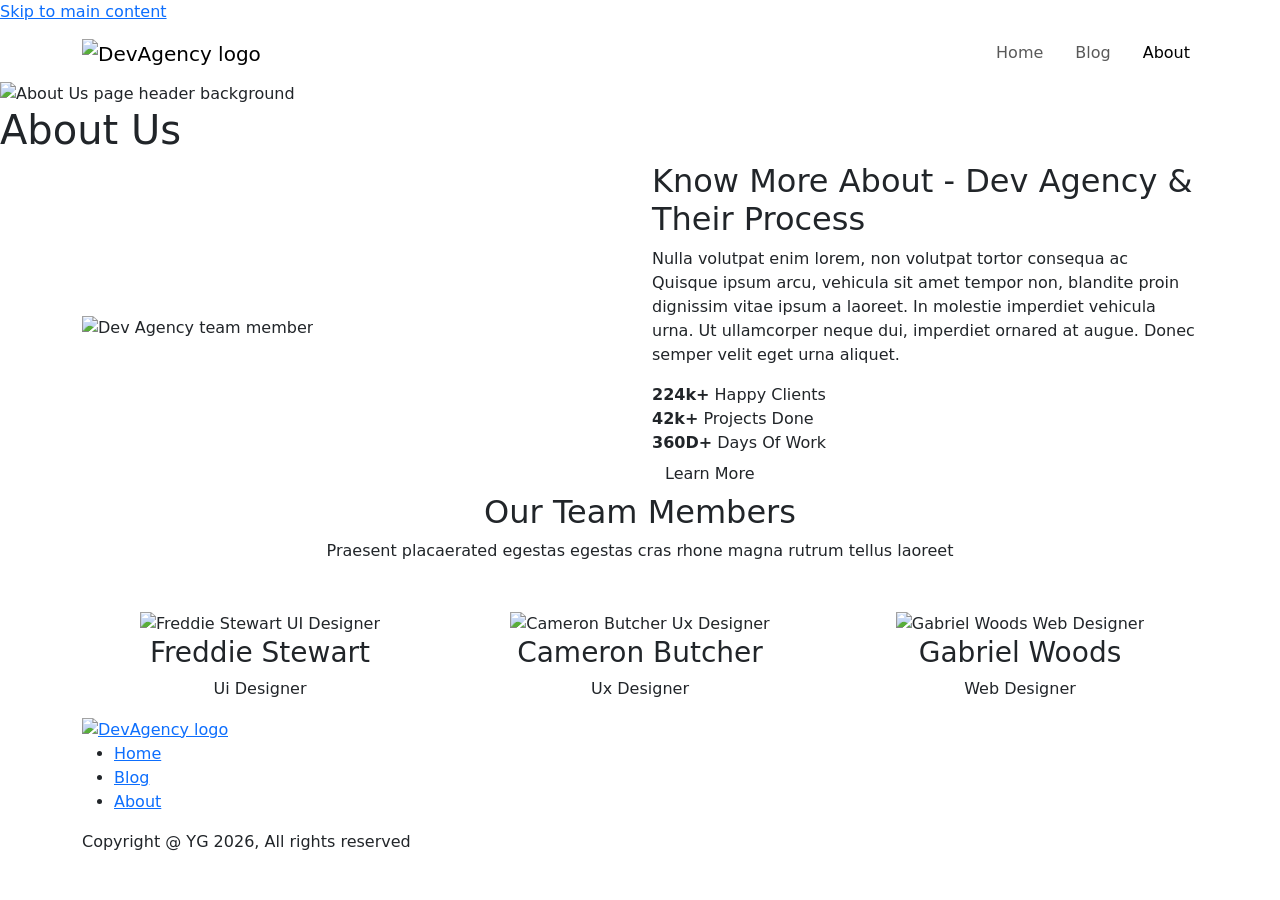
==== about.html @ c00d82fd "Add files via upload" ====
<!DOCTYPE html>
<html lang="en">
<head>
  <meta charset="UTF-8" />
  <meta name="viewport" content="width=device-width, initial-scale=1.0" />
  <title>DevAgency About</title>
  <link href="https://cdn.jsdelivr.net/npm/bootstrap@5.3.3/dist/css/bootstrap.min.css" rel="stylesheet" />
  <link href="https://fonts.googleapis.com/css2?family=Nunito:wght@400;600;700;800&family=Mulish:wght@400;600;700&display=swap" rel="stylesheet" />
  <link rel="stylesheet" href="css/style.css" />
</head>
<body>

  <a class="skip-link" href="#main-content">Skip to main content</a>

  <!-- Navbar -->
  <nav class="navbar navbar-expand-lg" aria-label="Main navigation">
    <div class="container">
      <a class="navbar-brand" href="index.html">
        <picture>
          <source media="(min-width: 768px)" srcset="images/logo-tablet-header.png" />
          <img src="images/logo-mobile-header.png" alt="DevAgency logo" />
        </picture>
      </a>
      <button class="navbar-toggler" type="button"
        data-bs-toggle="collapse" data-bs-target="#navbarNav"
        aria-controls="navbarNav" aria-expanded="false"
        aria-label="Toggle navigation">
        <span class="navbar-toggler-icon"></span>
      </button>
      <div class="collapse navbar-collapse justify-content-end" id="navbarNav">
        <ul class="navbar-nav gap-3">
          <li class="nav-item"><a class="nav-link" href="index.html">Home</a></li>
          <li class="nav-item"><a class="nav-link" href="blog.html">Blog</a></li>
          <li class="nav-item"><a class="nav-link active" aria-current="page" href="about.html">About</a></li>
        </ul>
      </div>
    </div>
  </nav>

  <main id="main-content" itemscope itemtype="https://schema.org/WebPage">

    <!-- Hero -->
    <section class="blog-hero" aria-label="About Us hero banner">
      <picture>
        <source media="(min-width: 768px)"
          srcset="images/Blog-bg-header-tablet.png"
          sizes="100vw" />
        <img
          src="images/Blog-bg-header-mobile.png"
          srcset="images/Blog-bg-header-mobile.png 400w, images/Blog-bg-header-tablet.png 1200w"
          sizes="100vw"
          alt="About Us page header background" />
      </picture>
      <div class="blog-hero-title">
        <h1>About Us</h1>
      </div>
    </section>

    <!-- Know More About -->
    <section class="know-more" aria-label="Know More About Dev Agency">
      <div class="container">
        <div class="row align-items-center">

          <div class="col-12 col-md-6">
            <picture>
              <source media="(min-width: 768px)" srcset="images/about-know-more-tablet.jpg" sizes="500px" />
              <img
                src="images/about-know-more-mobile.jpg"
                srcset="images/about-know-more-mobile.jpg 400w, images/about-know-more-tablet.jpg 500w"
                sizes="(max-width: 767px) 90vw, 500px"
                alt="Dev Agency team member" />
            </picture>
          </div>

          <div class="col-12 col-md-6">
            <h2>Know More About - Dev Agency & Their Process</h2>
            <p>Nulla volutpat enim lorem, non volutpat tortor consequa ac Quisque ipsum arcu, vehicula sit amet tempor non, blandite proin dignissim vitae ipsum a laoreet. In molestie imperdiet vehicula urna. Ut ullamcorper neque dui, imperdiet ornared at augue. Donec semper velit eget urna aliquet.</p>
            <div class="about-stats">
              <div>
                <strong>224k+</strong>
                <span>Happy Clients</span>
              </div>
              <div>
                <strong>42k+</strong>
                <span>Projects Done</span>
              </div>
              <div>
                <strong>360D+</strong>
                <span>Days Of Work</span>
              </div>
            </div>
            <a href="#" class="btn btn-learn-more">Learn More</a>
          </div>

        </div>
      </div>
    </section>

    <!-- Our Team Members -->
    <section class="team-section" aria-label="Our Team Members">
      <div class="container text-center">

        <h2>Our Team Members</h2>
        <p>Praesent placaerated egestas egestas cras rhone magna rutrum tellus laoreet</p>

        <div class="row g-4 mt-4">

          <div class="col-12 col-md-4">
            <div class="team-card">
              <picture>
                <source media="(min-width: 768px)" srcset="images/about-members-fs-tablet.jpg" sizes="300px" />
                <img
                  src="images/about-members-fs-mobile.jpg"
                  srcset="images/about-members-fs-mobile.jpg 300w, images/about-members-fs-tablet.jpg 400w"
                  sizes="(max-width: 767px) 90vw, 300px"
                  alt="Freddie Stewart UI Designer" />
              </picture>
              <div class="team-card-body">
                <h3>Freddie Stewart</h3>
                <p>Ui Designer</p>
              </div>
            </div>
          </div>

          <div class="col-12 col-md-4">
            <div class="team-card">
              <picture>
                <source media="(min-width: 768px)" srcset="images/about-members-cb-tablet.jpg" sizes="300px" />
                <img
                  src="images/about-members-cb-mobile.jpg"
                  srcset="images/about-members-cb-mobile.jpg 300w, images/about-members-cb-tablet.jpg 400w"
                  sizes="(max-width: 767px) 90vw, 300px"
                  alt="Cameron Butcher Ux Designer" />
              </picture>
              <div class="team-card-body">
                <h3>Cameron Butcher</h3>
                <p>Ux Designer</p>
              </div>
            </div>
          </div>

          <div class="col-12 col-md-4">
            <div class="team-card">
              <picture>
                <source media="(min-width: 768px)" srcset="images/about-members-gw-tablet.jpg" sizes="300px" />
                <img
                  src="images/about-members-gw-mobile.jpg"
                  srcset="images/about-members-gw-mobile.jpg 300w, images/about-members-gw-tablet.jpg 400w"
                  sizes="(max-width: 767px) 90vw, 300px"
                  alt="Gabriel Woods Web Designer" />
              </picture>
              <div class="team-card-body">
                <h3>Gabriel Woods</h3>
                <p>Web Designer</p>
              </div>
            </div>
          </div>

        </div>
      </div>
    </section>

  </main>

  <!-- Footer -->
  <footer class="site-footer" aria-label="Site footer">
    <div class="container">
      <a href="index.html">
        <picture>
          <source media="(min-width: 768px)" srcset="images/logo-tablet-footer.png" />
          <img src="images/logo-mobile-footer.png" alt="DevAgency logo" />
        </picture>
      </a>
      <ul class="footer-nav">
        <li><a href="index.html">Home</a></li>
        <li><a href="blog.html">Blog</a></li>
        <li><a href="about.html">About</a></li>
      </ul>
      <p class="copyright d-none d-md-block">Copyright @ YG 2026, All rights reserved</p>
      <p class="copyright d-md-none">Copyright @ YG 2026</p>
    </div>
  </footer>

  <script src="https://cdn.jsdelivr.net/npm/bootstrap@5.3.3/dist/js/bootstrap.bundle.min.js"></script>
</body>
</html>
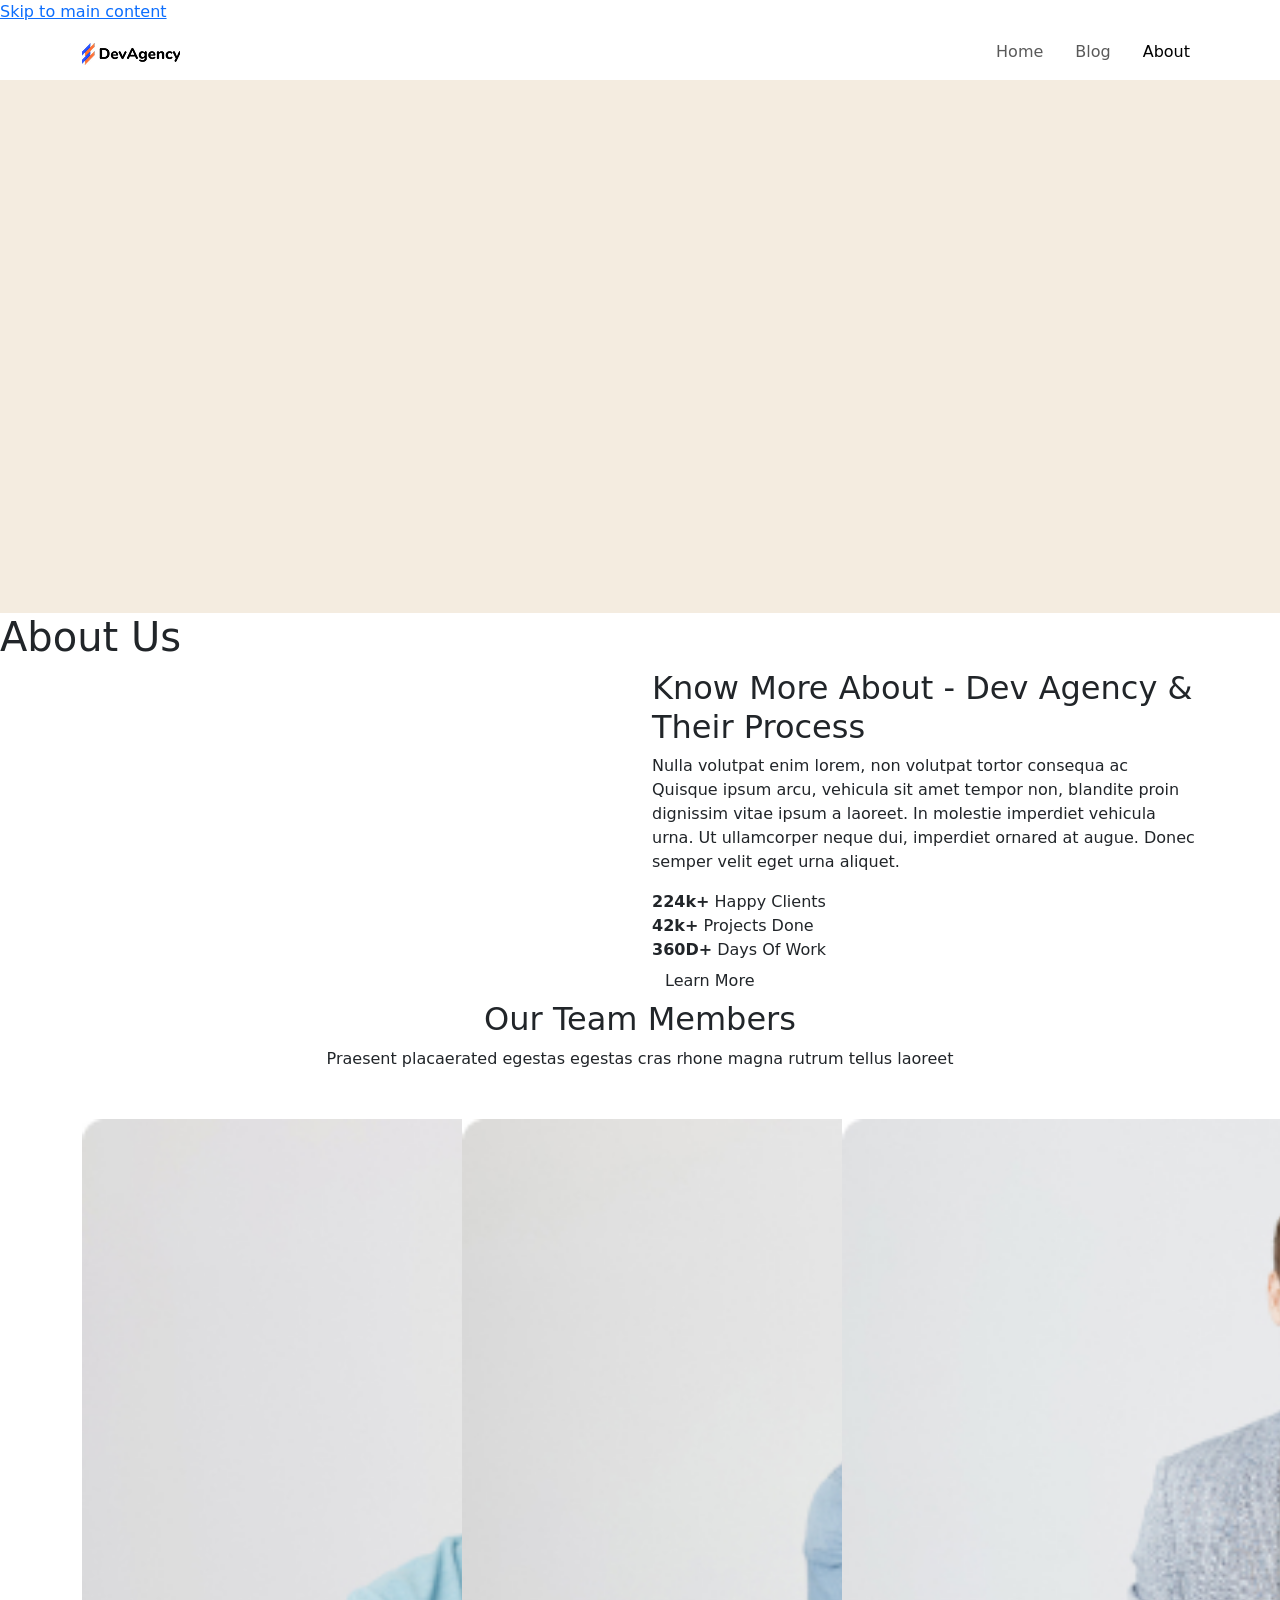
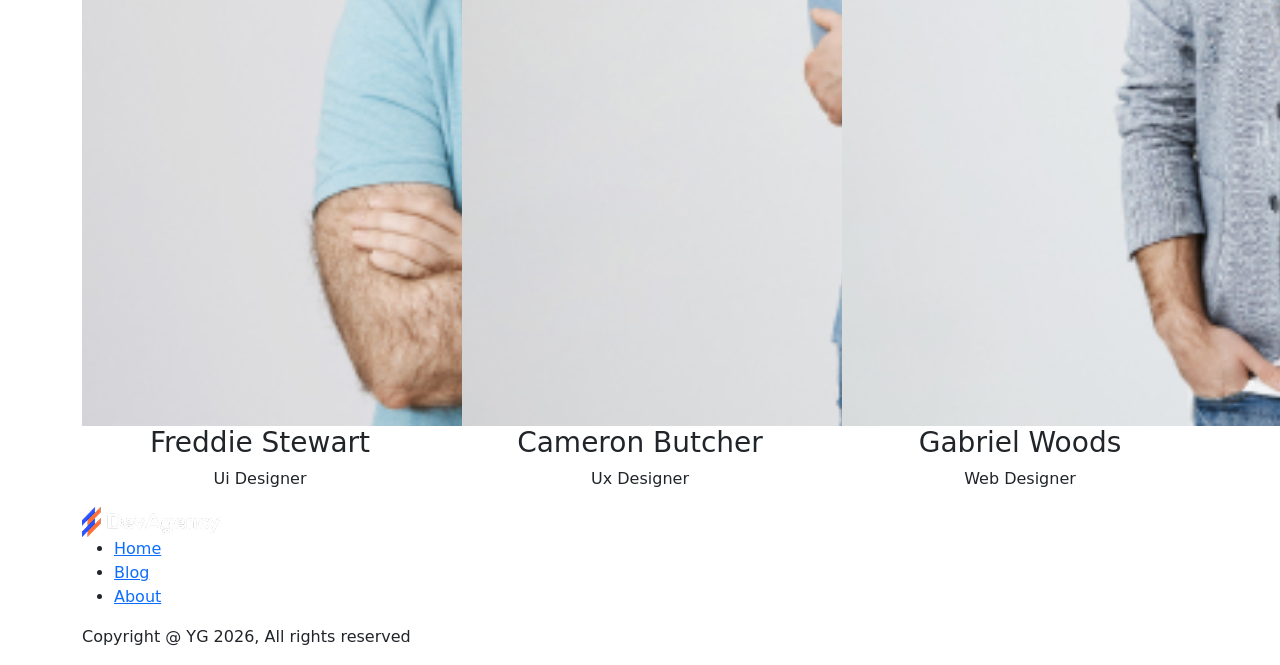
==== commit 12405286: "about.html" ====
--- a/about.html
+++ b/about.html
@@ -3,7 +3,7 @@
 <head>
   <meta charset="UTF-8" />
   <meta name="viewport" content="width=device-width, initial-scale=1.0" />
-  <title>DevAgency About</title>
+  <title>DevAgency-About</title>
   <link href="https://cdn.jsdelivr.net/npm/bootstrap@5.3.3/dist/css/bootstrap.min.css" rel="stylesheet" />
   <link href="https://fonts.googleapis.com/css2?family=Nunito:wght@400;600;700;800&family=Mulish:wght@400;600;700&display=swap" rel="stylesheet" />
   <link rel="stylesheet" href="css/style.css" />
@@ -17,7 +17,7 @@
     <div class="container">
       <a class="navbar-brand" href="index.html">
         <picture>
-          <source media="(min-width: 768px)" srcset="images/logo-tablet-header.png" />
+          <source media="(min-width: 1440px)" srcset="images/logo-tablet-header.png" />
           <img src="images/logo-mobile-header.png" alt="DevAgency logo" />
         </picture>
       </a>
@@ -42,7 +42,7 @@
     <!-- Hero -->
     <section class="blog-hero" aria-label="About Us hero banner">
       <picture>
-        <source media="(min-width: 768px)"
+        <source media="(min-width: 1440px)"
           srcset="images/Blog-bg-header-tablet.png"
           sizes="100vw" />
         <img
@@ -56,18 +56,18 @@
       </div>
     </section>
 
-    <!-- Know More About -->
+    <!-- Know More -->
     <section class="know-more" aria-label="Know More About Dev Agency">
       <div class="container">
         <div class="row align-items-center">
 
           <div class="col-12 col-md-6">
             <picture>
-              <source media="(min-width: 768px)" srcset="images/about-know-more-tablet.jpg" sizes="500px" />
+              <source media="(min-width: 1440px)" srcset="images/about-know-more-tablet.jpg" sizes="500px" />
               <img
                 src="images/about-know-more-mobile.jpg"
                 srcset="images/about-know-more-mobile.jpg 400w, images/about-know-more-tablet.jpg 500w"
-                sizes="(max-width: 767px) 90vw, 500px"
+                sizes="(max-width: 1439px) 90vw, 500px"
                 alt="Dev Agency team member" />
             </picture>
           </div>
@@ -99,20 +99,18 @@
     <!-- Our Team Members -->
     <section class="team-section" aria-label="Our Team Members">
       <div class="container text-center">
-
         <h2>Our Team Members</h2>
         <p>Praesent placaerated egestas egestas cras rhone magna rutrum tellus laoreet</p>
-
         <div class="row g-4 mt-4">
 
           <div class="col-12 col-md-4">
             <div class="team-card">
               <picture>
-                <source media="(min-width: 768px)" srcset="images/about-members-fs-tablet.jpg" sizes="300px" />
+                <source media="(min-width: 1440px)" srcset="images/about-members-fs-tablet.jpg" sizes="300px" />
                 <img
                   src="images/about-members-fs-mobile.jpg"
                   srcset="images/about-members-fs-mobile.jpg 300w, images/about-members-fs-tablet.jpg 400w"
-                  sizes="(max-width: 767px) 90vw, 300px"
+                  sizes="(max-width: 1439px) 90vw, 300px"
                   alt="Freddie Stewart UI Designer" />
               </picture>
               <div class="team-card-body">
@@ -125,11 +123,11 @@
           <div class="col-12 col-md-4">
             <div class="team-card">
               <picture>
-                <source media="(min-width: 768px)" srcset="images/about-members-cb-tablet.jpg" sizes="300px" />
+                <source media="(min-width: 1440px)" srcset="images/about-members-cb-tablet.jpg" sizes="300px" />
                 <img
                   src="images/about-members-cb-mobile.jpg"
                   srcset="images/about-members-cb-mobile.jpg 300w, images/about-members-cb-tablet.jpg 400w"
-                  sizes="(max-width: 767px) 90vw, 300px"
+                  sizes="(max-width: 1439px) 90vw, 300px"
                   alt="Cameron Butcher Ux Designer" />
               </picture>
               <div class="team-card-body">
@@ -142,11 +140,11 @@
           <div class="col-12 col-md-4">
             <div class="team-card">
               <picture>
-                <source media="(min-width: 768px)" srcset="images/about-members-gw-tablet.jpg" sizes="300px" />
+                <source media="(min-width: 1440px)" srcset="images/about-members-gw-tablet.jpg" sizes="300px" />
                 <img
                   src="images/about-members-gw-mobile.jpg"
                   srcset="images/about-members-gw-mobile.jpg 300w, images/about-members-gw-tablet.jpg 400w"
-                  sizes="(max-width: 767px) 90vw, 300px"
+                  sizes="(max-width: 1439px) 90vw, 300px"
                   alt="Gabriel Woods Web Designer" />
               </picture>
               <div class="team-card-body">
@@ -167,7 +165,7 @@
     <div class="container">
       <a href="index.html">
         <picture>
-          <source media="(min-width: 768px)" srcset="images/logo-tablet-footer.png" />
+          <source media="(min-width: 1440px)" srcset="images/logo-tablet-footer.png" />
           <img src="images/logo-mobile-footer.png" alt="DevAgency logo" />
         </picture>
       </a>
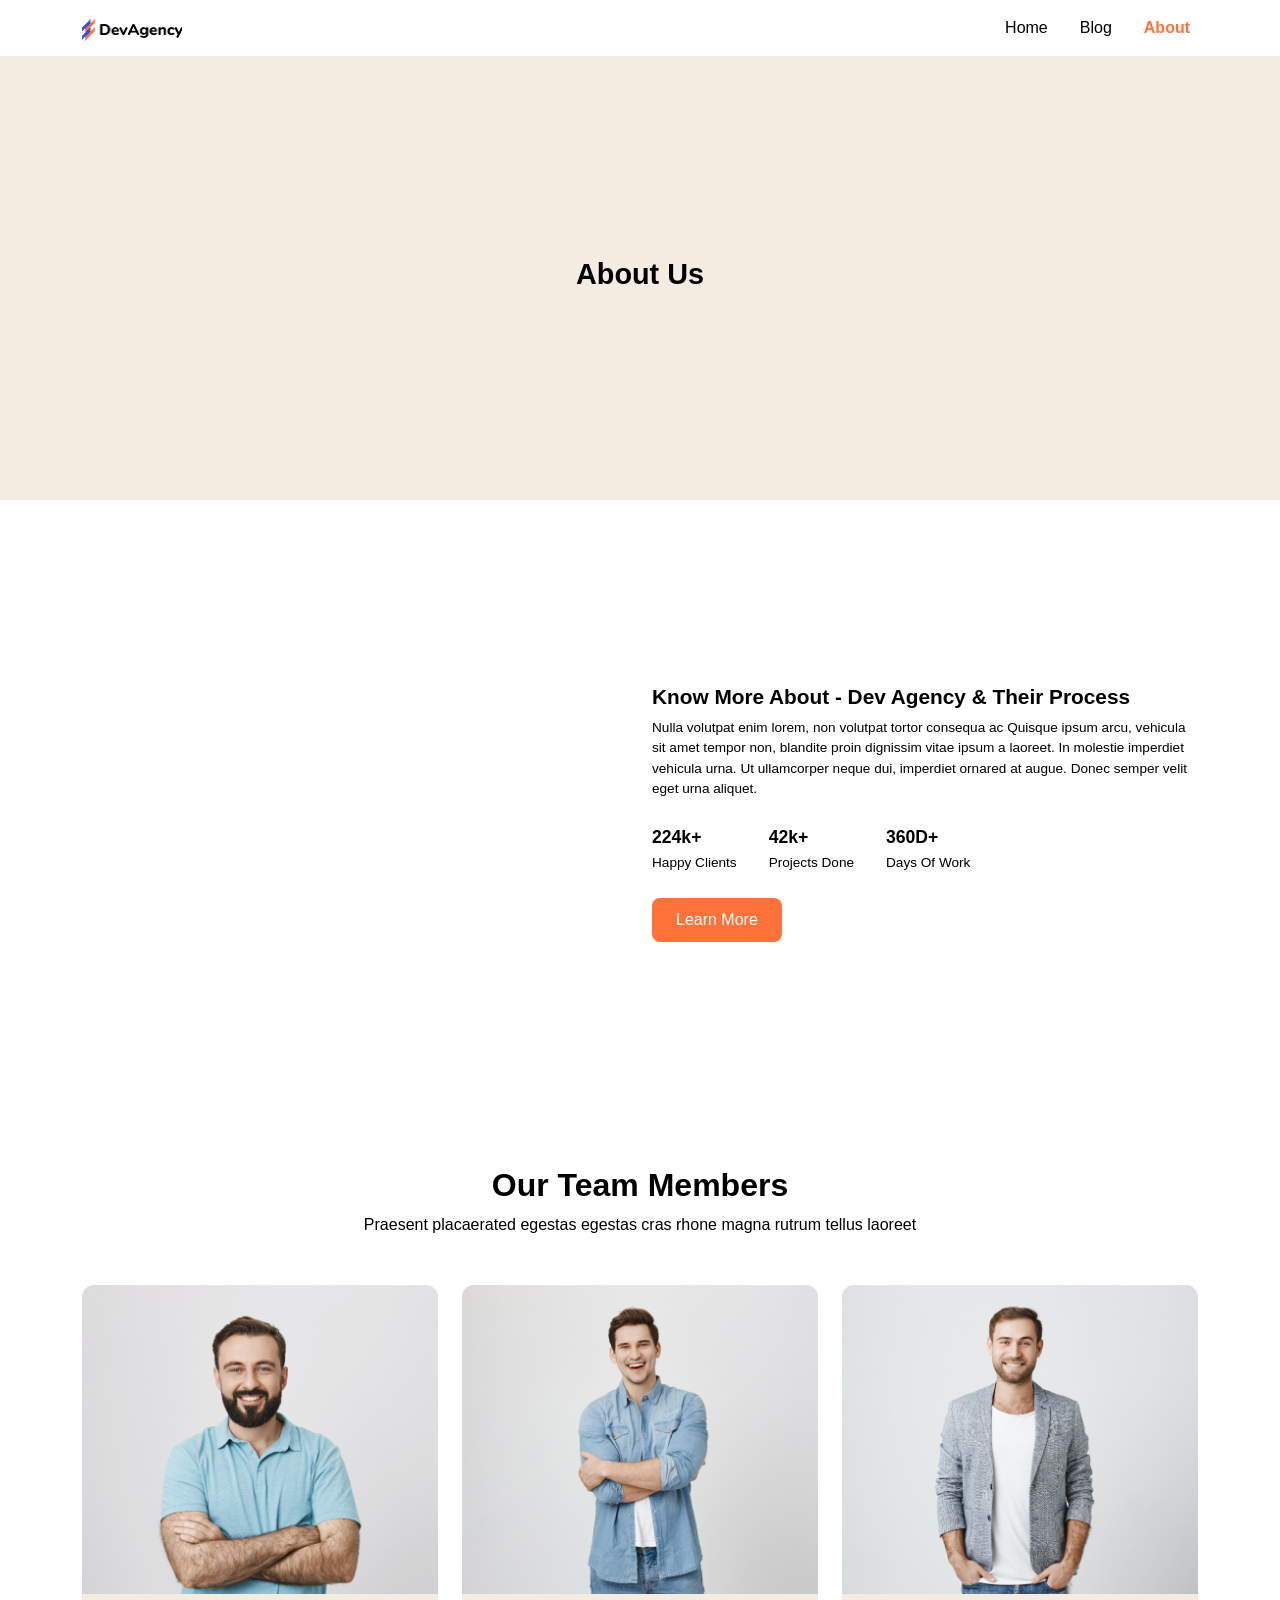
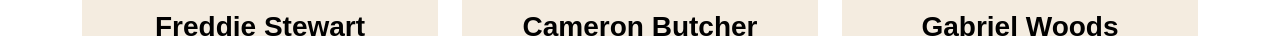
==== commit 00464f86: "about.html" ====
--- a/about.html
+++ b/about.html
@@ -6,7 +6,7 @@
   <title>DevAgency-About</title>
   <link href="https://cdn.jsdelivr.net/npm/bootstrap@5.3.3/dist/css/bootstrap.min.css" rel="stylesheet" />
   <link href="https://fonts.googleapis.com/css2?family=Nunito:wght@400;600;700;800&family=Mulish:wght@400;600;700&display=swap" rel="stylesheet" />
-  <link rel="stylesheet" href="css/style.css" />
+  <link rel="stylesheet" href="style.css" />
 </head>
 <body>
 
--- a/style.css
+++ b/style.css
@@ -0,0 +1,640 @@
+/* ===== CSS Variables ===== */
+:root {
+  --color-bg: #ffffff;
+  --color-primary: #ff733b;
+  --color-text: #000000;
+  --color-footer-bg: #241008;
+  --color-btn-see-more-bg: #f4ece0;
+  --color-card-blue: #e3f8fa;
+  --color-card-beige: #f4ece0;
+  --color-card-purple: #f5e6fe;
+  --font-heading: 'Nunito', sans-serif;
+  --font-body: 'Mulish', sans-serif;
+}
+
+/* ===== Base ===== */
+body {
+  background-color: var(--color-bg);
+  color: var(--color-text);
+  font-family: var(--font-body);
+}
+
+h1, h2, h3 {
+  font-family: var(--font-heading);
+  font-weight: 800;
+}
+
+html, body {
+  max-width: 100%;
+  overflow-x: hidden;
+}
+
+/* ===== Skip Link ===== */
+.skip-link {
+  position: absolute;
+  top: -100px;
+  left: 0;
+  background: var(--color-primary);
+  color: white;
+  padding: 8px;
+  z-index: 9999;
+}
+
+.skip-link:focus {
+  top: 0;
+}
+
+/* ===== Navbar ===== */
+.nav-link {
+  font-family: var(--font-body);
+  color: var(--color-text);
+}
+
+/* !important overrides Bootstrap default */
+.nav-link.active {
+  color: var(--color-primary) !important;
+  font-weight: 700;
+}
+
+.nav-link:hover {
+  color: var(--color-primary);
+}
+
+/* ===== Footer ===== */
+.site-footer {
+  background-color: var(--color-footer-bg);
+  padding: 40px 0;
+  text-align: center;
+}
+
+.site-footer img {
+  width: 120px;
+  margin-bottom: 20px;
+}
+
+/* Remove default list styles, align links horizontally */
+.footer-nav {
+  list-style: none;
+  padding: 0;
+  display: flex;
+  justify-content: center;
+  gap: 24px;
+  margin-bottom: 20px;
+}
+
+.footer-nav a {
+  color: white;
+  text-decoration: none;
+  font-family: var(--font-body);
+}
+
+.footer-nav a:hover {
+  color: var(--color-primary);
+}
+
+.copyright {
+  color: white;
+  font-family: var(--font-body);
+  font-size: 0.85rem;
+}
+
+@media (min-width: 1440px) {
+  .site-footer img {
+      width: 150px;
+  }
+}
+
+/* ===== Home - Hero ===== */
+.hero-wrapper {
+  position: relative;
+}
+
+.hero-wrapper img {
+  width: 100%;
+  display: block;
+}
+
+.hero-title {
+  position: absolute;
+  top: 10%;
+  left: 50%;
+  transform: translateX(-50%);
+  width: 100%;
+  text-align: center;
+}
+
+.hero-title h1 {
+  font-family: var(--font-heading);
+  font-weight: 800;
+}
+
+/* ===== Home - Our Projects ===== */
+.our-projects {
+  padding: 60px 0;
+}
+
+.our-projects h2 {
+  font-family: var(--font-heading);
+  font-weight: 800;
+}
+
+.our-projects p {
+  font-family: var(--font-body);
+  color: var(--color-text);
+}
+
+/* white-space: nowrap prevents button text from wrapping */
+.btn-see-more {
+  background-color: var(--color-btn-see-more-bg);
+  color: var(--color-primary);
+  font-family: var(--font-body);
+  border: none;
+  border-radius: 8px;
+  white-space: nowrap;
+}
+
+/* overflow: hidden clips image to card border radius */
+.project-card {
+  border-radius: 12px;
+  overflow: hidden;
+}
+
+.project-card h3 {
+  font-family: var(--font-heading);
+  font-weight: 700;
+  background-color: var(--color-card-beige);
+  padding: 16px;
+  margin: 0;
+}
+
+.project-card img {
+  width: 100%;
+  display: block;
+}
+
+/* ===== Home - What We Provide ===== */
+.what-we-provide {
+  padding: 60px 0;
+}
+
+.what-we-provide h2 {
+  font-family: var(--font-heading);
+  font-weight: 800;
+  font-size: 1.5rem;
+}
+
+.what-we-provide p {
+  font-family: var(--font-body);
+  color: var(--color-text);
+}
+
+/* height: 100% keeps cards in the same row equal height */
+.provide-card {
+  padding: 24px;
+  border-radius: 12px;
+  height: 100%;
+}
+
+.provide-card:nth-child(1) {
+  background-color: var(--color-card-blue);
+}
+
+.provide-card:nth-child(2) {
+  background-color: var(--color-card-beige);
+}
+
+.provide-card:nth-child(3) {
+  background-color: var(--color-card-purple);
+}
+
+.provide-card h3 {
+  font-family: var(--font-heading);
+  font-weight: 700;
+  font-size: 1.1rem;
+}
+
+.provide-card p {
+  font-family: var(--font-body);
+  font-size: 0.9rem;
+}
+
+.learn-more {
+  color: var(--color-text);
+  text-decoration: underline;
+  font-family: var(--font-body);
+}
+
+.learn-more:hover {
+  color: var(--color-primary);
+}
+
+@media (min-width: 1440px) {
+  .what-we-provide h2 {
+      font-size: 2rem;
+  }
+
+  .provide-card h3 {
+      font-size: 1.25rem;
+  }
+
+  .provide-card p {
+      font-size: 1rem;
+  }
+}
+
+/* ===== Home - Experiences + Explore ===== */
+.experiences-section {
+  padding: 60px 0;
+}
+
+.experiences-section h2 {
+  font-family: var(--font-heading);
+  font-weight: 800;
+  font-size: 1.5rem;
+}
+
+.experiences-section p {
+  font-family: var(--font-body);
+  color: var(--color-text);
+  font-size: 0.9rem;
+}
+
+.experiences-section img {
+  width: 100%;
+  display: block;
+}
+
+@media (min-width: 1440px) {
+  .experiences-section h2 {
+      font-size: 2rem;
+  }
+
+  .experiences-section p {
+      font-size: 1rem;
+  }
+}
+
+/* ===== Home - Customers Feedback ===== */
+.feedback-section {
+  padding: 60px 0;
+}
+
+.feedback-section h2 {
+  font-family: var(--font-heading);
+  font-weight: 800;
+  font-size: 1.5rem;
+}
+
+.feedback-section > .container > p {
+  font-family: var(--font-body);
+  color: var(--color-text);
+}
+
+.feedback-card {
+  padding: 24px;
+  border-radius: 12px;
+  height: 100%;
+}
+
+.feedback-card:nth-child(1) {
+  background-color: var(--color-card-beige);
+}
+
+.feedback-card:nth-child(2) {
+  background-color: var(--color-card-blue);
+}
+
+.feedback-card h3 {
+  font-family: var(--font-heading);
+  font-weight: 700;
+  color: var(--color-text);
+}
+
+.feedback-card .feedback-role {
+  font-family: var(--font-body);
+  color: var(--color-text);
+}
+
+.feedback-card p {
+  font-family: var(--font-body);
+  font-size: 0.9rem;
+}
+
+.feedback-card img {
+  width: 120px;
+}
+
+@media (min-width: 1440px) {
+  .feedback-section h2 {
+      font-size: 2rem;
+  }
+
+  .feedback-card img {
+      width: 150px;
+  }
+}
+
+/* ===== Blog + About - Hero ===== */
+/* position: relative allows title to be placed over the image */
+.blog-hero {
+  position: relative;
+}
+
+.blog-hero img {
+  width: 100%;
+  display: block;
+}
+
+/* Centered over the hero image using absolute positioning */
+.blog-hero-title {
+  position: absolute;
+  top: 50%;
+  left: 50%;
+  transform: translate(-50%, -50%);
+}
+
+.blog-hero-title h1 {
+  font-family: var(--font-heading);
+  font-weight: 800;
+  color: var(--color-text);
+  white-space: nowrap;
+}
+
+/* ===== Blog - Our Blogs ===== */
+.our-blogs {
+  padding: 60px 0;
+}
+
+.our-blogs h2 {
+  font-family: var(--font-heading);
+  font-weight: 800;
+}
+
+.our-blogs > .container > p {
+  font-family: var(--font-body);
+  color: var(--color-text);
+}
+
+.blog-card {
+  border-radius: 12px;
+  overflow: hidden;
+}
+
+.blog-card img {
+  width: 100%;
+  display: block;
+}
+
+.blog-card-body {
+  background-color: var(--color-card-beige);
+  padding: 24px 16px;
+  display: flex;
+  flex-direction: column;
+  justify-content: center;
+  align-items: center;
+  text-align: center;
+}
+
+.blog-card-body h3 {
+  font-family: var(--font-heading);
+  font-weight: 700;
+  font-size: 1rem;
+}
+
+.blog-card-body .blog-date {
+  font-family: var(--font-body);
+  color: var(--color-text);
+  font-size: 0.85rem;
+}
+
+@media (min-width: 1440px) {
+  .blog-card-body h3 {
+      font-size: 1.1rem;
+  }
+
+  .blog-card-body .blog-date {
+      font-size: 0.9rem;
+  }
+}
+
+/* ===== About - Know More ===== */
+.know-more {
+  padding: 60px 0;
+}
+
+.know-more img {
+  width: 100%;
+  display: block;
+  border-radius: 12px;
+}
+
+.know-more h2 {
+  font-family: var(--font-heading);
+  font-weight: 800;
+  font-size: 1.5rem;
+}
+
+.know-more p {
+  font-family: var(--font-body);
+  color: var(--color-text);
+  font-size: 0.9rem;
+}
+
+.about-stats {
+  display: flex;
+  gap: 32px;
+  margin: 24px 0;
+}
+
+.about-stats strong {
+  display: block;
+  font-family: var(--font-heading);
+  font-weight: 800;
+  font-size: 1.3rem;
+  color: var(--color-text);
+}
+
+.about-stats span {
+  font-family: var(--font-body);
+  font-size: 0.85rem;
+  color: var(--color-text);
+}
+
+.btn-learn-more {
+  background-color: var(--color-primary);
+  color: #ffffff;
+  font-family: var(--font-body);
+  border: none;
+  border-radius: 8px;
+  padding: 10px 24px;
+}
+
+.btn-learn-more:hover {
+  background-color: #e85e28;
+  color: #ffffff;
+}
+
+/* ===== About - Team Members ===== */
+.team-section {
+  padding: 60px 0;
+}
+
+.team-section h2 {
+  font-family: var(--font-heading);
+  font-weight: 800;
+}
+
+.team-section > .container > p {
+  font-family: var(--font-body);
+  color: var(--color-text);
+}
+
+.team-card {
+  border-radius: 12px;
+  overflow: hidden;
+}
+
+.team-card img {
+  width: 100%;
+  display: block;
+}
+
+.team-card-body {
+  background-color: var(--color-card-beige);
+  padding: 16px;
+  text-align: center;
+}
+
+.team-card-body h3 {
+  font-family: var(--font-heading);
+  font-weight: 700;
+  color: var(--color-text);
+  margin: 0;
+}
+
+.team-card-body p {
+  font-family: var(--font-body);
+  color: var(--color-text);
+  margin: 0;
+}
+
+/* ===== Desktop (>=1440px) ===== */
+@media (min-width: 1440px) {
+  .know-more h2 {
+      font-size: 2rem;
+  }
+
+  .know-more p {
+      font-size: 1rem;
+  }
+
+  .about-stats strong {
+      font-size: 1.5rem;
+  }
+}
+
+/* ===== Tablet (768px - 1439px) ===== */
+@media (min-width: 768px) and (max-width: 1439px) {
+
+  /* Navbar */
+  .navbar-brand img {
+      width: 100px;
+  }
+
+  /* Hero (shared by Blog and About) */
+  .blog-hero-title h1 {
+      font-size: 1.8rem;
+  }
+
+  /* Home - Our Projects */
+  .our-projects {
+      padding: 40px 0;
+  }
+
+  .our-projects h2 {
+      font-size: 1.3rem;
+  }
+
+  /* Home - What We Provide */
+  .what-we-provide {
+      padding: 40px 0;
+  }
+
+  .what-we-provide h2 {
+      font-size: 1.3rem;
+  }
+
+  .provide-card h3 {
+      font-size: 1rem;
+  }
+
+  .provide-card p {
+      font-size: 0.85rem;
+  }
+
+  /* Home - Experiences + Explore */
+  .experiences-section {
+      padding: 40px 0;
+  }
+
+  .experiences-section h2 {
+      font-size: 1.3rem;
+  }
+
+  .experiences-section p {
+      font-size: 0.85rem;
+  }
+
+  /* Home - Customers Feedback */
+  .feedback-section {
+      padding: 40px 0;
+  }
+
+  .feedback-section h2 {
+      font-size: 1.3rem;
+  }
+
+  /* Blog - Our Blogs */
+  .our-blogs {
+      padding: 40px 0;
+  }
+
+  .our-blogs h2 {
+      font-size: 1.3rem;
+  }
+
+  .blog-card-body h3 {
+      font-size: 0.95rem;
+  }
+
+  .blog-card-body .blog-date {
+      font-size: 0.8rem;
+  }
+
+  /* About - Know More */
+  .know-more {
+      padding: 40px 0;
+  }
+
+  .know-more h2 {
+      font-size: 1.3rem;
+  }
+
+  .know-more p {
+      font-size: 0.85rem;
+  }
+
+  .about-stats strong {
+      font-size: 1.1rem;
+  }
+
+  /* About - Team Members */
+  .team-section {
+      padding: 40px 0;
+  }
+
+  /* Footer */
+  .site-footer img {
+      width: 100px;
+  }
+}
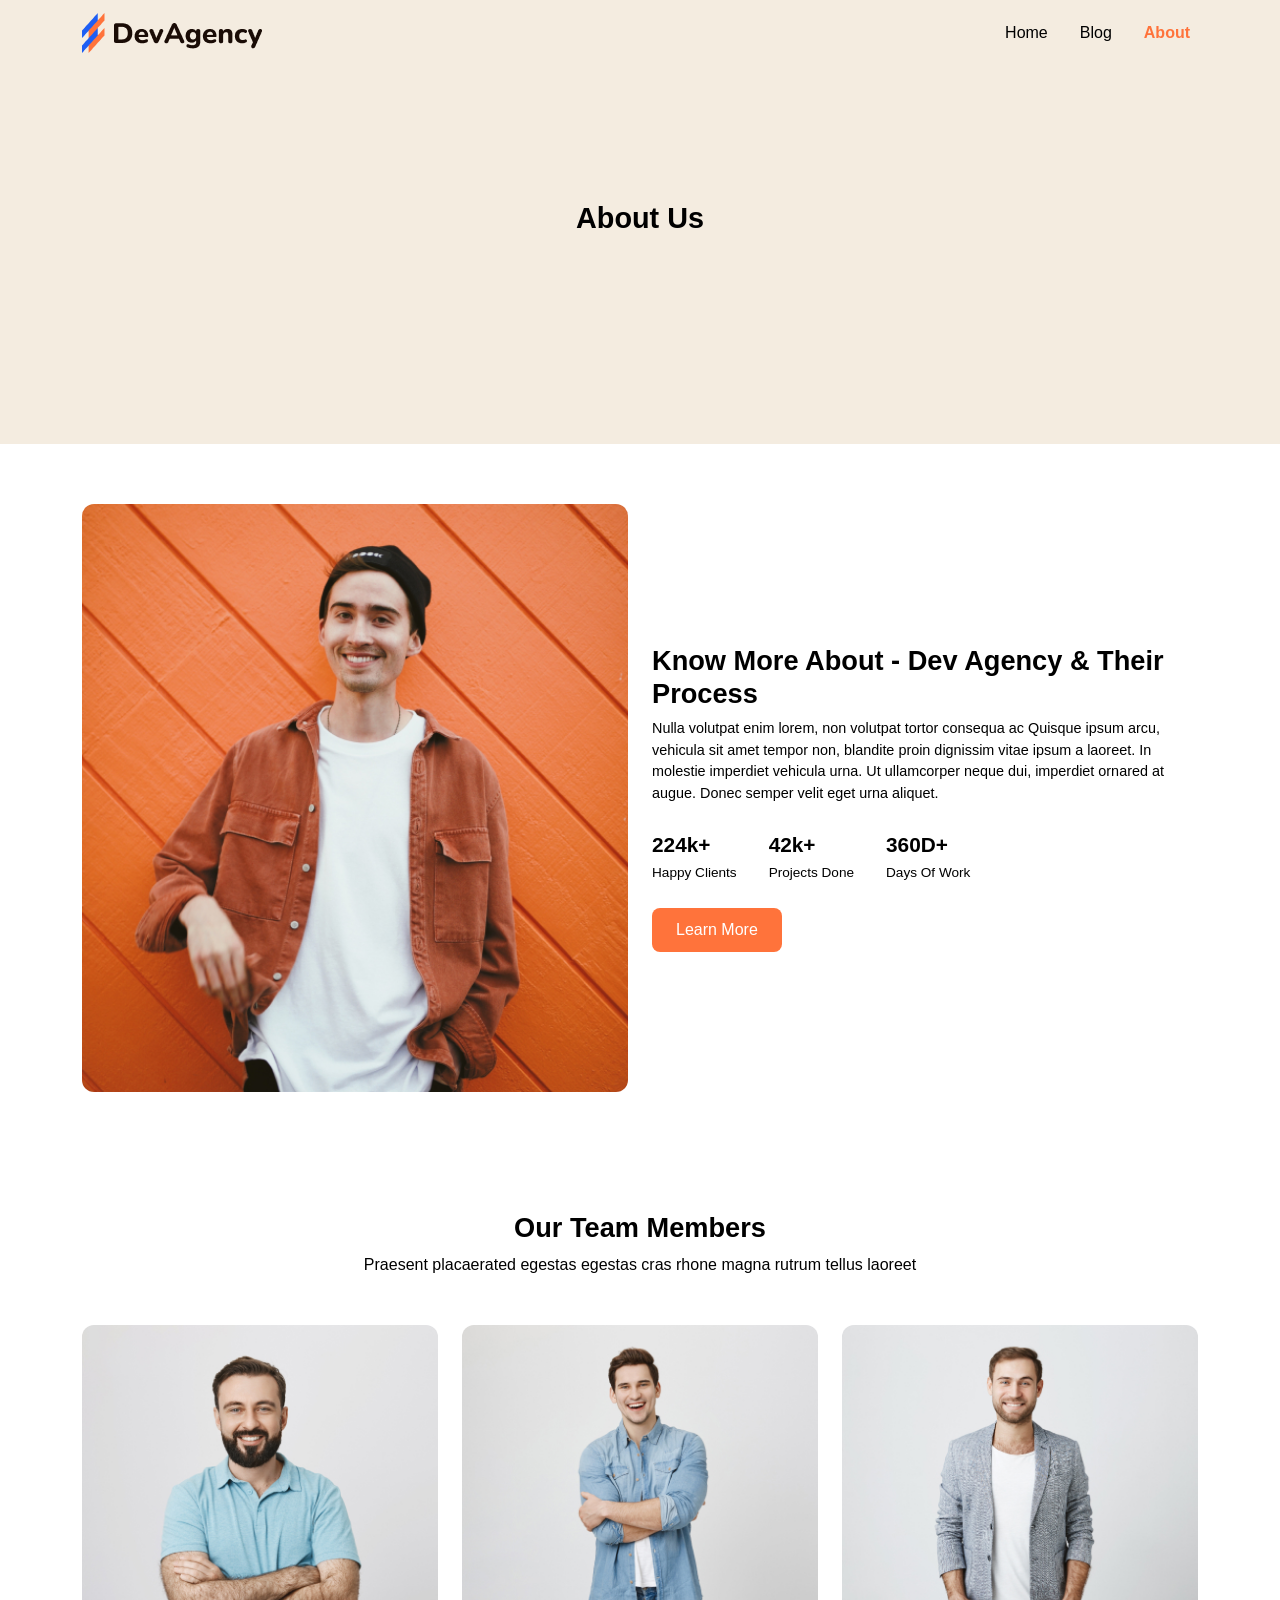
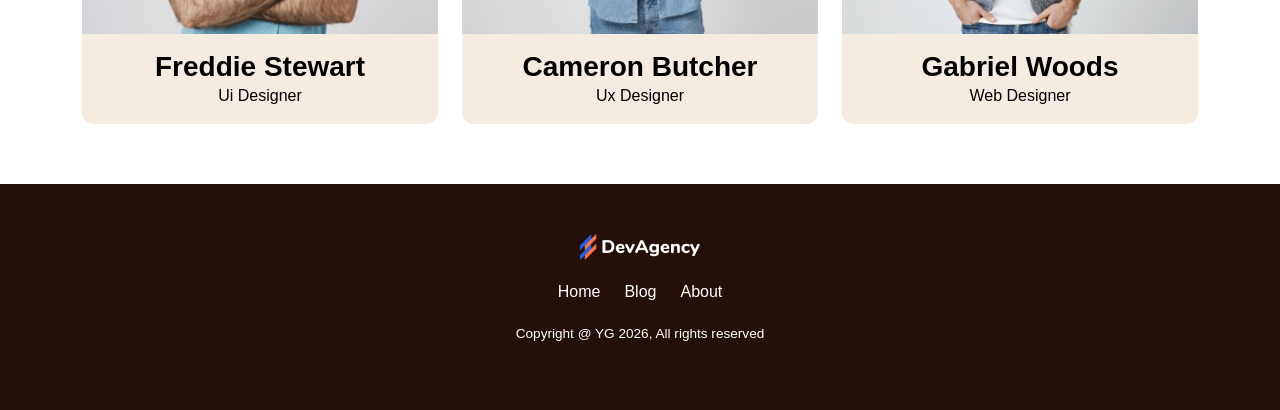
==== commit 634e6b9f: "Fix naming, add picture elements, restore README, improve comments - Rename Blog-bg-header-*.png to " ====
--- a/about.html
+++ b/about.html
@@ -13,11 +13,11 @@
   <a class="skip-link" href="#main-content">Skip to main content</a>
 
   <!-- Navbar -->
-  <nav class="navbar navbar-expand-lg" aria-label="Main navigation">
+  <nav class="navbar navbar-expand-lg navbar-overlay" aria-label="Main navigation">
     <div class="container">
       <a class="navbar-brand" href="index.html">
         <picture>
-          <source media="(min-width: 1440px)" srcset="images/logo-tablet-header.png" />
+          <source media="(min-width: 768px)" srcset="images/logo-tablet-header.png" />
           <img src="images/logo-mobile-header.png" alt="DevAgency logo" />
         </picture>
       </a>
@@ -42,12 +42,12 @@
     <!-- Hero -->
     <section class="blog-hero" aria-label="About Us hero banner">
       <picture>
-        <source media="(min-width: 1440px)"
-          srcset="images/Blog-bg-header-tablet.png"
+        <source media="(min-width: 768px)"
+          srcset="images/blog-bg-header-tablet.png"
           sizes="100vw" />
         <img
-          src="images/Blog-bg-header-mobile.png"
-          srcset="images/Blog-bg-header-mobile.png 400w, images/Blog-bg-header-tablet.png 1200w"
+          src="images/blog-bg-header-mobile.png"
+          srcset="images/blog-bg-header-mobile.png 400w, images/blog-bg-header-tablet.png 1200w"
           sizes="100vw"
           alt="About Us page header background" />
       </picture>
@@ -59,14 +59,14 @@
     <!-- Know More -->
     <section class="know-more" aria-label="Know More About Dev Agency">
       <div class="container">
-        <div class="row align-items-center">
+        <div class="row align-items-center gy-4 gy-md-0">
 
           <div class="col-12 col-md-6">
             <picture>
-              <source media="(min-width: 1440px)" srcset="images/about-know-more-tablet.jpg" sizes="500px" />
+              <source media="(min-width: 768px)" srcset="images/about-know-more-about-tablet.jpg" sizes="500px" />
               <img
-                src="images/about-know-more-mobile.jpg"
-                srcset="images/about-know-more-mobile.jpg 400w, images/about-know-more-tablet.jpg 500w"
+                src="images/about-know-more-about-mobile.jpg"
+                srcset="images/about-know-more-about-mobile.jpg 400w, images/about-know-more-about-tablet.jpg 500w"
                 sizes="(max-width: 1439px) 90vw, 500px"
                 alt="Dev Agency team member" />
             </picture>
@@ -106,7 +106,7 @@
           <div class="col-12 col-md-4">
             <div class="team-card">
               <picture>
-                <source media="(min-width: 1440px)" srcset="images/about-members-fs-tablet.jpg" sizes="300px" />
+                <source media="(min-width: 768px)" srcset="images/about-members-fs-tablet.jpg" sizes="300px" />
                 <img
                   src="images/about-members-fs-mobile.jpg"
                   srcset="images/about-members-fs-mobile.jpg 300w, images/about-members-fs-tablet.jpg 400w"
@@ -123,7 +123,7 @@
           <div class="col-12 col-md-4">
             <div class="team-card">
               <picture>
-                <source media="(min-width: 1440px)" srcset="images/about-members-cb-tablet.jpg" sizes="300px" />
+                <source media="(min-width: 768px)" srcset="images/about-members-cb-tablet.jpg" sizes="300px" />
                 <img
                   src="images/about-members-cb-mobile.jpg"
                   srcset="images/about-members-cb-mobile.jpg 300w, images/about-members-cb-tablet.jpg 400w"
@@ -140,7 +140,7 @@
           <div class="col-12 col-md-4">
             <div class="team-card">
               <picture>
-                <source media="(min-width: 1440px)" srcset="images/about-members-gw-tablet.jpg" sizes="300px" />
+                <source media="(min-width: 768px)" srcset="images/about-members-gw-tablet.jpg" sizes="300px" />
                 <img
                   src="images/about-members-gw-mobile.jpg"
                   srcset="images/about-members-gw-mobile.jpg 300w, images/about-members-gw-tablet.jpg 400w"
@@ -165,7 +165,7 @@
     <div class="container">
       <a href="index.html">
         <picture>
-          <source media="(min-width: 1440px)" srcset="images/logo-tablet-footer.png" />
+          <source media="(min-width: 768px)" srcset="images/logo-tablet-footer.png" />
           <img src="images/logo-mobile-footer.png" alt="DevAgency logo" />
         </picture>
       </a>
--- a/style.css
+++ b/style.css
@@ -1,18 +1,25 @@
-/* ===== CSS Variables ===== */
+/* ===== CSS Variables =====
+   Storing colours and fonts as custom properties so they can be reused
+   throughout the stylesheet without repeating values. If the brand colour
+   changes, I only need to update it in one place here.
+   ============================= */
 :root {
   --color-bg: #ffffff;
-  --color-primary: #ff733b;
+  --color-primary: #ff733b;       /* brand orange used for buttons and active links */
   --color-text: #000000;
-  --color-footer-bg: #241008;
+  --color-footer-bg: #241008;     /* dark brown footer background */
   --color-btn-see-more-bg: #f4ece0;
-  --color-card-blue: #e3f8fa;
-  --color-card-beige: #f4ece0;
-  --color-card-purple: #f5e6fe;
-  --font-heading: 'Nunito', sans-serif;
-  --font-body: 'Mulish', sans-serif;
-}
-
-/* ===== Base ===== */
+  --color-card-blue: #e3f8fa;     /* light blue background for first provide card */
+  --color-card-beige: #f4ece0;    /* warm beige used for second card and blog card body */
+  --color-card-purple: #f5e6fe;   /* soft purple for third provide card */
+  --font-heading: 'Nunito', sans-serif;   /* rounded, bold font for headings */
+  --font-body: 'Mulish', sans-serif;      /* clean sans-serif for body text */
+}
+
+/* ===== Base Styles =====
+   Setting global defaults so all text and headings follow the design system.
+   overflow-x: hidden prevents any accidental horizontal scroll on mobile.
+   ======================== */
 body {
   background-color: var(--color-bg);
   color: var(--color-text);
@@ -29,7 +36,11 @@
   overflow-x: hidden;
 }
 
-/* ===== Skip Link ===== */
+/* ===== Skip Link =====
+   Accessibility feature for keyboard users — the link is hidden off-screen
+   by default (top: -100px) and only appears when focused via Tab key.
+   This allows keyboard users to skip past the navigation directly to main content.
+   ===================== */
 .skip-link {
   position: absolute;
   top: -100px;
@@ -44,13 +55,35 @@
   top: 0;
 }
 
-/* ===== Navbar ===== */
+/* ===== Navbar =====
+   position: absolute takes the navbar out of normal document flow so it
+   overlays the hero image below it. z-index: 100 keeps it above the image.
+   The hero section uses position: relative as the positioning reference.
+   =================== */
+.navbar-overlay {
+  position: absolute;
+  top: 0;
+  left: 0;
+  width: 100%;
+  z-index: 100;
+}
+
+/* On mobile, the collapsed menu drops down over the hero image.
+   Without a background colour the links would be unreadable against the image,
+   so a semi-transparent beige background is added only when the menu is open (.show). */
+.navbar-overlay .navbar-collapse.show {
+  background-color: rgba(244, 236, 224, 0.95);
+  padding: 8px 16px;
+  border-radius: 8px;
+}
+
 .nav-link {
   font-family: var(--font-body);
   color: var(--color-text);
 }
 
-/* !important overrides Bootstrap default */
+/* Bootstrap sets its own colour for .active links, so !important is needed
+   to override it with the brand orange. */
 .nav-link.active {
   color: var(--color-primary) !important;
   font-weight: 700;
@@ -63,7 +96,7 @@
 /* ===== Footer ===== */
 .site-footer {
   background-color: var(--color-footer-bg);
-  padding: 40px 0;
+  padding: 50px 0;
   text-align: center;
 }
 
@@ -99,24 +132,32 @@
 }
 
 @media (min-width: 1440px) {
+  .site-footer {
+      padding: 100px 0;
+  }
+
   .site-footer img {
       width: 150px;
   }
 }
 
 /* ===== Home - Hero ===== */
-.hero-wrapper {
+.hero-section {
   position: relative;
 }
 
-.hero-wrapper img {
+.hero-section picture {
+  display: block;
+}
+
+.hero-section img {
   width: 100%;
   display: block;
 }
 
 .hero-title {
   position: absolute;
-  top: 10%;
+  top: 25%;
   left: 50%;
   transform: translateX(-50%);
   width: 100%;
@@ -126,6 +167,13 @@
 .hero-title h1 {
   font-family: var(--font-heading);
   font-weight: 800;
+  font-size: 1.5rem;
+}
+
+@media (min-width: 1440px) {
+  .hero-title h1 {
+    font-size: 3rem;
+  }
 }
 
 /* ===== Home - Our Projects ===== */
@@ -136,6 +184,7 @@
 .our-projects h2 {
   font-family: var(--font-heading);
   font-weight: 800;
+  font-size: 1.5rem;
 }
 
 .our-projects p {
@@ -153,16 +202,31 @@
   white-space: nowrap;
 }
 
-/* overflow: hidden clips image to card border radius */
+/* ===== Project Card Image Overlay =====
+   CSS Grid is used to overlay the h3 title on top of the image.
+   Both the <picture> and the <h3> are placed in the same grid cell (1 / 1).
+   align-self: end pushes the title to the bottom of the cell.
+   This is more reliable than position: absolute because the grid cell
+   automatically sizes itself to the image height.
+   ======================================= */
 .project-card {
   border-radius: 12px;
   overflow: hidden;
+  display: grid;
+}
+
+.project-card picture {
+  display: block;
+  grid-area: 1 / 1;
 }
 
 .project-card h3 {
+  grid-area: 1 / 1;
+  align-self: end;
+  z-index: 1;
   font-family: var(--font-heading);
   font-weight: 700;
-  background-color: var(--color-card-beige);
+  background-color: rgba(255, 255, 255, 0.88);
   padding: 16px;
   margin: 0;
 }
@@ -188,22 +252,28 @@
   color: var(--color-text);
 }
 
-/* height: 100% keeps cards in the same row equal height */
+/* height: 100% makes all three cards in the same row stretch to equal height,
+   so the row looks balanced even if one card has slightly more text. */
 .provide-card {
   padding: 24px;
   border-radius: 12px;
   height: 100%;
-}
-
-.provide-card:nth-child(1) {
+  text-align: center;
+}
+
+/* Targeting the parent column (col-md-4) rather than the card itself.
+   Each card is the first child of its own column div, so .provide-card:nth-child(n)
+   would always match nth-child(1). Targeting the column instead correctly
+   selects the 1st, 2nd, and 3rd column in the row. */
+.col-md-4:nth-child(1) .provide-card {
   background-color: var(--color-card-blue);
 }
 
-.provide-card:nth-child(2) {
+.col-md-4:nth-child(2) .provide-card {
   background-color: var(--color-card-beige);
 }
 
-.provide-card:nth-child(3) {
+.col-md-4:nth-child(3) .provide-card {
   background-color: var(--color-card-purple);
 }
 
@@ -230,15 +300,19 @@
 
 @media (min-width: 1440px) {
   .what-we-provide h2 {
-      font-size: 2rem;
+      font-size: 3.5rem;
+  }
+
+  .provide-card {
+      padding: 60px 40px;
   }
 
   .provide-card h3 {
-      font-size: 1.25rem;
+      font-size: 1.6rem;
   }
 
   .provide-card p {
-      font-size: 1rem;
+      font-size: 1.3rem;
   }
 }
 
@@ -266,11 +340,11 @@
 
 @media (min-width: 1440px) {
   .experiences-section h2 {
-      font-size: 2rem;
+      font-size: 3.5rem;
   }
 
   .experiences-section p {
-      font-size: 1rem;
+      font-size: 1.3rem;
   }
 }
 
@@ -291,16 +365,16 @@
 }
 
 .feedback-card {
-  padding: 24px;
+  padding: 40px;
   border-radius: 12px;
   height: 100%;
 }
 
-.feedback-card:nth-child(1) {
+.col-md-6:nth-child(1) .feedback-card {
   background-color: var(--color-card-beige);
 }
 
-.feedback-card:nth-child(2) {
+.col-md-6:nth-child(2) .feedback-card {
   background-color: var(--color-card-blue);
 }
 
@@ -313,6 +387,7 @@
 .feedback-card .feedback-role {
   font-family: var(--font-body);
   color: var(--color-text);
+  font-size: 0.85rem;
 }
 
 .feedback-card p {
@@ -326,7 +401,11 @@
 
 @media (min-width: 1440px) {
   .feedback-section h2 {
-      font-size: 2rem;
+      font-size: 3.5rem;
+  }
+
+  .feedback-card {
+      padding: 60px;
   }
 
   .feedback-card img {
@@ -368,6 +447,7 @@
 .our-blogs h2 {
   font-family: var(--font-heading);
   font-weight: 800;
+  font-size: 1.5rem;
 }
 
 .our-blogs > .container > p {
@@ -378,6 +458,9 @@
 .blog-card {
   border-radius: 12px;
   overflow: hidden;
+  height: 100%;
+  display: flex;
+  flex-direction: column;
 }
 
 .blog-card img {
@@ -393,6 +476,7 @@
   justify-content: center;
   align-items: center;
   text-align: center;
+  flex: 1;
 }
 
 .blog-card-body h3 {
@@ -409,11 +493,11 @@
 
 @media (min-width: 1440px) {
   .blog-card-body h3 {
+      font-size: 1.4rem;
+  }
+
+  .blog-card-body .blog-date {
       font-size: 1.1rem;
-  }
-
-  .blog-card-body .blog-date {
-      font-size: 0.9rem;
   }
 }
 
@@ -492,6 +576,9 @@
 .team-card {
   border-radius: 12px;
   overflow: hidden;
+  height: 100%;
+  display: flex;
+  flex-direction: column;
 }
 
 .team-card img {
@@ -503,6 +590,7 @@
   background-color: var(--color-card-beige);
   padding: 16px;
   text-align: center;
+  flex: 1;
 }
 
 .team-card-body h3 {
@@ -521,120 +609,105 @@
 /* ===== Desktop (>=1440px) ===== */
 @media (min-width: 1440px) {
   .know-more h2 {
+      font-size: 4rem;
+  }
+
+  .know-more p {
       font-size: 2rem;
   }
 
-  .know-more p {
-      font-size: 1rem;
-  }
-
   .about-stats strong {
-      font-size: 1.5rem;
-  }
-}
-
-/* ===== Tablet (768px - 1439px) ===== */
+      font-size: 3rem;
+  }
+
+  .about-stats span {
+      font-size: 2rem;
+  }
+
+  .btn-learn-more {
+      font-size: 1.2rem;
+      padding: 16px 40px;
+  }
+}
+
+/* ===== Tablet (768px - 1439px) =====
+   At tablet width, Bootstrap switches to multi-column layout (col-md-*).
+   Font sizes for hero titles are increased here because the wider viewport
+   has more visual space — the default mobile size would look too small.
+   Section headings are left at their base size since 1.5rem already reads
+   well at tablet; they scale up again at desktop (1440px+).
+   ===================================== */
 @media (min-width: 768px) and (max-width: 1439px) {
 
-  /* Navbar */
-  .navbar-brand img {
-      width: 100px;
-  }
-
-  /* Hero (shared by Blog and About) */
+  /* Hero h1 at tablet needs to be larger to fill the wider image */
+  .hero-title h1 {
+      font-size: 2.25rem;
+  }
+
+  /* Blog and About hero titles are centered over the background image */
   .blog-hero-title h1 {
       font-size: 1.8rem;
   }
 
-  /* Home - Our Projects */
-  .our-projects {
-      padding: 40px 0;
-  }
-
-  .our-projects h2 {
-      font-size: 1.3rem;
-  }
-
-  /* Home - What We Provide */
-  .what-we-provide {
-      padding: 40px 0;
-  }
-
-  .what-we-provide h2 {
-      font-size: 1.3rem;
-  }
-
-  .provide-card h3 {
-      font-size: 1rem;
-  }
-
-  .provide-card p {
-      font-size: 0.85rem;
-  }
-
-  /* Home - Experiences + Explore */
-  .experiences-section {
-      padding: 40px 0;
-  }
-
-  .experiences-section h2 {
-      font-size: 1.3rem;
-  }
-
-  .experiences-section p {
-      font-size: 0.85rem;
-  }
-
-  /* Home - Customers Feedback */
-  .feedback-section {
-      padding: 40px 0;
-  }
-
-  .feedback-section h2 {
-      font-size: 1.3rem;
-  }
-
-  /* Blog - Our Blogs */
-  .our-blogs {
-      padding: 40px 0;
-  }
-
-  .our-blogs h2 {
-      font-size: 1.3rem;
-  }
-
-  .blog-card-body h3 {
-      font-size: 0.95rem;
-  }
-
-  .blog-card-body .blog-date {
-      font-size: 0.8rem;
-  }
-
-  /* About - Know More */
-  .know-more {
-      padding: 40px 0;
-  }
-
-  .know-more h2 {
-      font-size: 1.3rem;
-  }
-
-  .know-more p {
-      font-size: 0.85rem;
-  }
-
-  .about-stats strong {
-      font-size: 1.1rem;
-  }
-
-  /* About - Team Members */
+  /* Section h2 headings scale up from mobile (1.5rem) at tablet */
+  .our-projects h2,
+  .what-we-provide h2,
+  .experiences-section h2,
+  .feedback-section h2,
+  .our-blogs h2,
+  .know-more h2,
+  .team-section h2 {
+      font-size: 1.7rem;
+  }
+}
+
+/* ===== Desktop spacing (>=1440px) =====
+   Bootstrap's default container max-width (~1320px) leaves large empty margins
+   on very wide monitors. Setting max-width to 90vw makes the layout scale
+   proportionally with the viewport width instead of being fixed.
+   All section paddings increase at this breakpoint to use the extra vertical
+   space that a large screen provides.
+   ======================================= */
+@media (min-width: 1440px) {
+  .container {
+    max-width: 90vw;
+  }
+
+  .blog-hero-title h1 {
+    font-size: 3.5rem;
+  }
+
+  /* Headings not covered in section-specific desktop blocks */
+  .our-projects h2,
+  .our-blogs h2,
+  .team-section h2 {
+    font-size: 3.5rem;
+  }
+
+  .project-card h3 {
+    font-size: 1.5rem;
+    padding: 24px;
+  }
+
+  .team-card-body {
+    padding: 48px 24px;
+  }
+
+  .team-card-body h3 {
+    font-size: 1.5rem;
+  }
+
+  .team-card-body p {
+    font-size: 1.2rem;
+  }
+
+  .our-projects,
+  .what-we-provide,
+  .experiences-section,
+  .feedback-section,
+  .our-blogs,
+  .know-more,
   .team-section {
-      padding: 40px 0;
-  }
-
-  /* Footer */
-  .site-footer img {
-      width: 100px;
-  }
-}
+    padding: 120px 0;
+  }
+}
